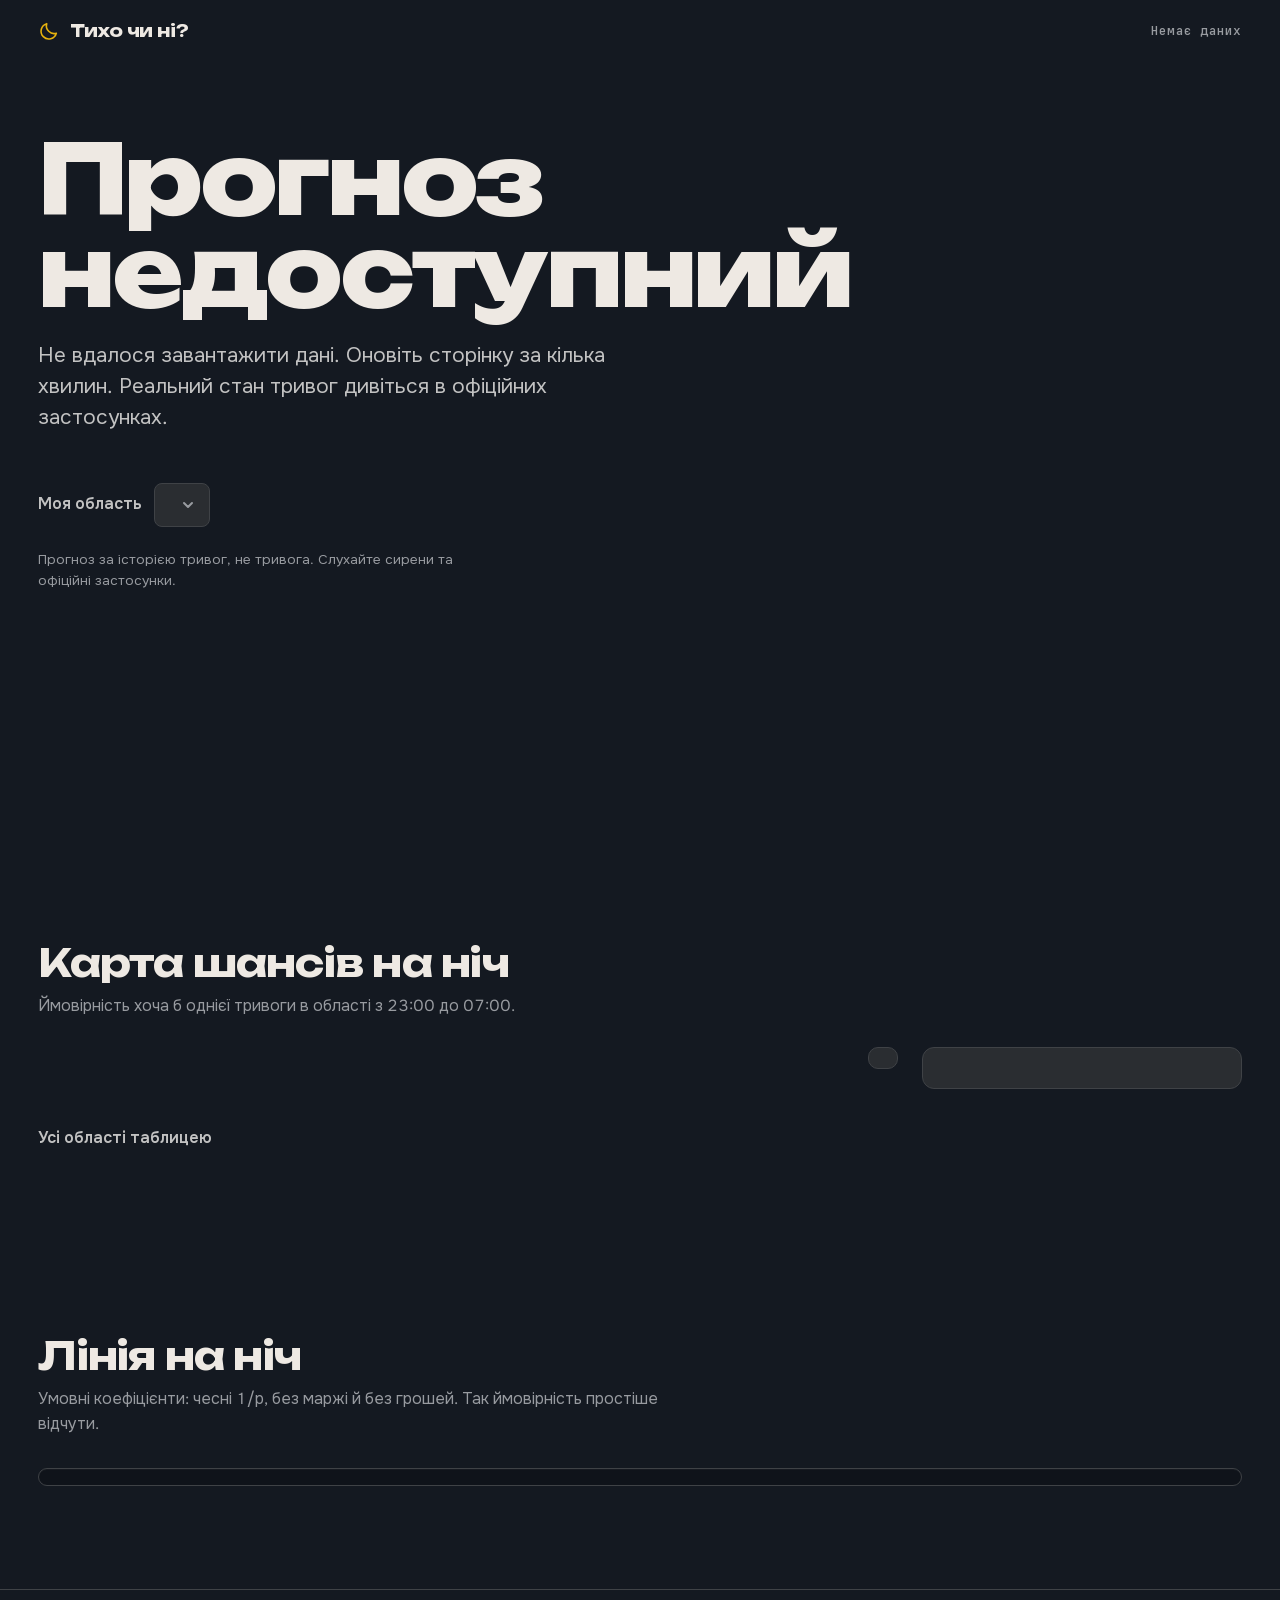
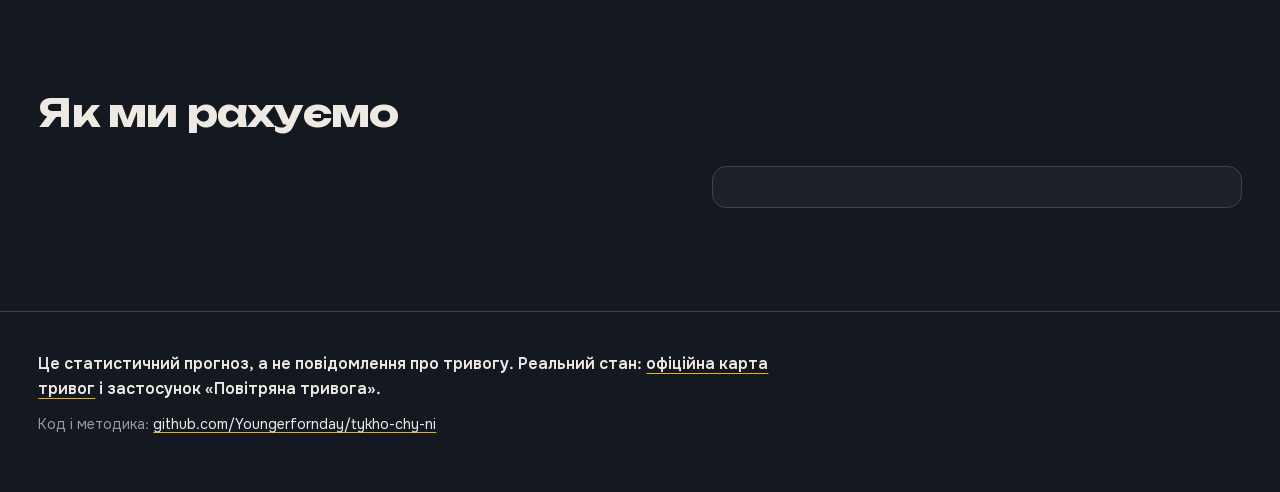
==== site/index.html @ ae58f5a6 "feat: overnight air-raid alert forecast with GitHub Pages site Analog-night probability model over o" ====
<!doctype html>
<html lang="uk">
<head>
  <meta charset="utf-8">
  <meta name="viewport" content="width=device-width, initial-scale=1, viewport-fit=cover">
  <title>Тихо чи ні?</title>
  <meta name="description" content="Статистичний прогноз: чи буде тривога цієї ночі в кожній області України. Не офіційна тривога.">
  <meta name="theme-color" content="#141921">
  <meta name="color-scheme" content="dark">
  <link rel="icon" href="data:image/svg+xml,%3Csvg xmlns='http://www.w3.org/2000/svg' viewBox='0 0 32 32'%3E%3Crect width='32' height='32' rx='7' fill='%23141921'/%3E%3Cpath d='M20.5 7.5a9 9 0 1 0 4 15.2A10 10 0 0 1 20.5 7.5z' fill='%23E6B20E'/%3E%3C/svg%3E">
  <link rel="stylesheet" href="css/fonts.css">
  <link rel="stylesheet" href="css/tokens.css">
  <link rel="stylesheet" href="css/art.css">
  <link rel="stylesheet" href="css/hero.css">
  <link rel="stylesheet" href="css/map.css">
  <link rel="stylesheet" href="css/board.css">
  <link rel="stylesheet" href="css/method.css">
  <script type="module" src="js/main.js"></script>
</head>
<body>
<!--
THESIS: The night's answer in the alert map's own dark language: a forecast you read like the map you already watch, never a dashboard of stat tiles, and never mistaken for the real map.
OWN-WORLD: #141921 night ground, #2A2D31 panels with 1px #3f4246 rules, oblasts in #3B4351 turning brown, yellow, red and dark red by chance; square legend chips; Unbounded verdicts, Onest text, mono split-flap odds.
STORY: The visitor gets a verdict for the country, finds their oblast on the map, feels the odds on the board, then checks how honest the numbers are.
FIRST VIEWPORT: Full-bleed night over Kyiv (moon, searchlights, cat). Top-left wordmark and snapshot time. Left column: giant verdict, one sentence of numbers, 24-square region strip, region picker. The map's top edge peeks below.
FORM: brief-pinned world (alert map), no roll; signature interaction: split-flap odds roll; region selection syncs hero, map panel and table.
FINISH: unreviewed and undocumented is unfinished; this build ends with the finish review, the verdict, and DESIGN.md
-->
  <a class="skip" href="#map">До карти</a>
  <div id="stale" class="stale" role="status" hidden></div>

  <header class="hero" id="top">
    <div class="hero__art" id="art"></div>
    <div class="hero__bar wrap">
      <a class="wordmark" href="#top"><span class="wordmark__moon" id="wordmark-icon"></span>Тихо чи ні?</a>
      <p class="hero__stamp" id="stamp">Завантаження прогнозу…</p>
    </div>
    <div class="hero__body wrap">
      <p class="hero__night" id="night"></p>
      <h1 class="verdict" id="verdict" aria-live="polite">&nbsp;</h1>
      <p class="hero__lede" id="lede"></p>
      <div class="strip" id="strip" aria-label="Шанс тривоги по областях"></div>
      <div class="picker">
        <label class="picker__label" for="region-select">Моя область</label>
        <select id="region-select" class="picker__select"></select>
        <button type="button" class="picker__reset" id="region-reset" hidden>Вся Україна</button>
      </div>
      <p class="hero__disclaimer">Прогноз за історією тривог, не тривога. Слухайте сирени та офіційні застосунки.</p>
    </div>
  </header>

  <main>
    <section class="mapsec" id="map" aria-labelledby="map-title">
      <div class="wrap mapsec__head">
        <h2 id="map-title">Карта шансів на ніч</h2>
        <p class="section-sub" id="map-sub">Ймовірність хоча б однієї тривоги в області з 23:00 до 07:00.</p>
      </div>
      <div class="mapframe wrap">
        <div class="mapframe__canvas" id="map-canvas">
          <div class="mapframe__pill" id="map-pill"></div>
          <div class="tooltip" id="map-tooltip" role="tooltip" hidden></div>
        </div>
        <div class="mapframe__legend" id="map-legend"></div>
        <aside class="mapframe__panel" id="region-panel" aria-live="polite"></aside>
      </div>
      <details class="wrap regions-table">
        <summary>Усі області таблицею</summary>
        <div class="table-scroll" id="region-table"></div>
      </details>
    </section>

    <section class="board wrap" id="board" aria-labelledby="board-title">
      <h2 id="board-title">Лінія на ніч</h2>
      <p class="section-sub">Умовні коефіцієнти: чесні 1/p, без маржі й без грошей. Так ймовірність простіше відчути.</p>
      <div class="board__table" id="board-rows"></div>
    </section>

    <section class="method wrap" id="method" aria-labelledby="method-title">
      <h2 id="method-title">Як ми рахуємо</h2>
      <div class="method__grid">
        <div class="method__text" id="method-text"></div>
        <figure class="calib" id="calibration"></figure>
      </div>
      <div class="method__notes" id="method-notes"></div>
    </section>
  </main>

  <footer class="foot wrap">
    <p class="foot__warn">Це статистичний прогноз, а не повідомлення про тривогу. Реальний стан: <a href="https://map.ukrainealarm.com/" rel="noopener">офіційна карта тривог</a> і застосунок «Повітряна тривога».</p>
    <p class="foot__meta" id="foot-meta">Код і методика: <a href="https://github.com/Youngerfornday/tykho-chy-ni" rel="noopener">github.com/Youngerfornday/tykho-chy-ni</a></p>
  </footer>
</body>
</html>
---- site/css/fonts.css ----
@font-face {
  font-family: 'JetBrains Mono';
  font-style: normal;
  font-weight: 500 700;
  font-display: swap;
  src: url(../fonts/jetbrains-mono-500-cyrillic.woff2) format('woff2');
  unicode-range: U+0301, U+0400-045F, U+0490-0491, U+04B0-04B1, U+2116;
}
@font-face {
  font-family: 'JetBrains Mono';
  font-style: normal;
  font-weight: 500 700;
  font-display: swap;
  src: url(../fonts/jetbrains-mono-500-latin.woff2) format('woff2');
  unicode-range: U+0000-00FF, U+0131, U+0152-0153, U+02BB-02BC, U+02C6, U+02DA, U+02DC, U+0304, U+0308, U+0329, U+2000-206F, U+20AC, U+2122, U+2191, U+2193, U+2212, U+2215, U+FEFF, U+FFFD;
}
@font-face {
  font-family: 'Onest';
  font-style: normal;
  font-weight: 400 700;
  font-display: swap;
  src: url(../fonts/onest-400-700-cyrillic.woff2) format('woff2');
  unicode-range: U+0301, U+0400-045F, U+0490-0491, U+04B0-04B1, U+2116;
}
@font-face {
  font-family: 'Onest';
  font-style: normal;
  font-weight: 400 700;
  font-display: swap;
  src: url(../fonts/onest-400-700-latin.woff2) format('woff2');
  unicode-range: U+0000-00FF, U+0131, U+0152-0153, U+02BB-02BC, U+02C6, U+02DA, U+02DC, U+0304, U+0308, U+0329, U+2000-206F, U+20AC, U+2122, U+2191, U+2193, U+2212, U+2215, U+FEFF, U+FFFD;
}
@font-face {
  font-family: 'Unbounded';
  font-style: normal;
  font-weight: 500 800;
  font-display: swap;
  src: url(../fonts/unbounded-500-800-cyrillic.woff2) format('woff2');
  unicode-range: U+0301, U+0400-045F, U+0490-0491, U+04B0-04B1, U+2116;
}
@font-face {
  font-family: 'Unbounded';
  font-style: normal;
  font-weight: 500 800;
  font-display: swap;
  src: url(../fonts/unbounded-500-800-latin.woff2) format('woff2');
  unicode-range: U+0000-00FF, U+0131, U+0152-0153, U+02BB-02BC, U+02C6, U+02DA, U+02DC, U+0304, U+0308, U+0329, U+2000-206F, U+20AC, U+2122, U+2191, U+2193, U+2212, U+2215, U+FEFF, U+FFFD;
}
---- site/css/tokens.css ----
:root {
  color-scheme: dark;
  --bg: #141921;
  --bg-deep: #0f131a;
  --panel: #2A2D31;
  --panel-soft: #1c2129;
  --line: #3f4246;
  --ink: #EEE9E3;
  --ink-2: #c2c2c2;
  --muted: #989ba0;
  --region: #3B4351;
  --region-line: #141921;

  --bin-0: #3B4351;
  --bin-1: #8A6A45;
  --bin-2: #E6B20E;
  --bin-3: #D45B50;
  --bin-4: #91322b;
  --perm: #7e2b25;
  --perm-hatch: #a53931;
  --yellow: #E6B20E;
  --yellow-soft: #E5CD40;
  --red: #D45B50;

  --font-display: "Unbounded", "Arial Black", sans-serif;
  --font-ui: "Onest", "Segoe UI", system-ui, sans-serif;
  --font-data: "JetBrains Mono", ui-monospace, "SF Mono", Menlo, monospace;

  --gutter: max(16px, env(safe-area-inset-left), 3vw);
  --radius: 8px;
  --ease-out: cubic-bezier(0.16, 1, 0.3, 1);
}

*, *::before, *::after { box-sizing: border-box; }

[hidden] { display: none !important; }

html { background: var(--bg); scroll-behavior: smooth; }

body {
  margin: 0;
  background: var(--bg);
  color: var(--ink);
  font: 400 1rem/1.55 var(--font-ui);
  font-variant-numeric: tabular-nums;
  -webkit-font-smoothing: antialiased;
  text-rendering: optimizeLegibility;
}

::selection { background: var(--yellow); color: var(--bg); }

:focus-visible { outline: 2px solid var(--yellow); outline-offset: 3px; border-radius: 4px; }

a { color: var(--ink); text-decoration-color: var(--yellow); text-underline-offset: 0.22em; text-decoration-thickness: 1px; }
a:hover { color: var(--yellow-soft); }

html { scrollbar-color: var(--line) var(--bg); }

h1, h2, h3 { margin: 0; text-wrap: balance; }

h2 {
  font: 700 clamp(1.5rem, 3.4vw, 2.4rem)/1.1 var(--font-display);
  letter-spacing: -0.02em;
}

.wrap { width: 100%; max-width: 1280px; margin-inline: auto; padding-inline: var(--gutter); }

.section-sub { margin: 0.6rem 0 0; color: var(--muted); max-width: 62ch; }

.skip {
  position: absolute; left: 12px; top: 12px; z-index: 50; transform: translateY(-200%);
  background: var(--yellow); color: var(--bg); padding: 8px 12px; border-radius: 6px; font-weight: 600;
}
.skip:focus { transform: none; }

.stale {
  position: sticky; top: 0; z-index: 40;
  padding: 10px var(--gutter);
  background: var(--yellow); color: var(--bg);
  font-weight: 600; text-align: center;
}

.icon { display: inline-flex; line-height: 0; }
.icon svg { display: block; }

.chip {
  display: inline-block; width: 14px; height: 14px; border-radius: 3px; flex: none;
}

@media (prefers-reduced-motion: reduce) {
  html { scroll-behavior: auto; }
  *, *::before, *::after { animation-duration: 0.001ms !important; animation-iteration-count: 1 !important; transition-duration: 0.001ms !important; }
}

.visually-hidden {
  position: absolute; width: 1px; height: 1px; margin: -1px; padding: 0; overflow: hidden;
  clip: rect(0 0 0 0); white-space: nowrap; border: 0;
}

.linklike {
  padding: 0; border: 0; background: none; color: var(--ink); font: inherit; cursor: pointer;
  text-decoration: underline; text-decoration-color: rgba(230, 178, 14, 0.5); text-underline-offset: 0.22em;
}
.linklike:hover { color: var(--yellow-soft); }
---- site/css/art.css ----
.night-scene {
  position: absolute;
  inset: 0;
  width: 100%;
  height: 100%;
  display: block;
  pointer-events: none;
}

.night-scene .ns-star {
  animation: ns-twinkle var(--ns-dur, 5s) ease-in-out var(--ns-delay, 0s) infinite;
}

.night-scene .ns-flicker {
  animation: ns-flicker var(--ns-dur, 14s) linear var(--ns-delay, 0s) infinite;
}

.night-scene .ns-beams {
  transition: opacity 1.2s ease;
}

.night-scene .ns-beam {
  transform-box: fill-box;
  transform-origin: 50% 100%;
  transform: rotate(var(--ns-from, 0deg));
  animation: ns-sweep var(--ns-dur, 16s) ease-in-out var(--ns-delay, 0s) infinite alternate;
}

.night-scene .ns-tail {
  transform-box: fill-box;
  transform-origin: 0% 100%;
  animation: ns-tail 3.8s ease-in-out infinite alternate;
}

.night-scene .ns-eyes {
  transition: opacity 0.7s ease;
}

.night-scene .ns-eyes-open ellipse {
  transform-box: fill-box;
  transform-origin: 50% 50%;
  animation: ns-blink 6s ease-in-out infinite, ns-eye-glow 3.2s ease-in-out infinite alternate;
}

.night-scene rect[fill^="url"] {
  transition: opacity 1.2s ease;
}

@keyframes ns-twinkle {
  0%, 100% { opacity: 1; }
  50% { opacity: 0.3; }
}

@keyframes ns-flicker {
  0%, 62% { opacity: 1; }
  63% { opacity: 0.15; }
  65% { opacity: 1; }
  82% { opacity: 1; }
  83%, 96% { opacity: 0; }
  97%, 100% { opacity: 1; }
}

@keyframes ns-sweep {
  from { transform: rotate(var(--ns-from, 0deg)); }
  to { transform: rotate(var(--ns-to, 0deg)); }
}

@keyframes ns-tail {
  from { transform: rotate(-7deg); }
  to { transform: rotate(9deg); }
}

@keyframes ns-blink {
  0%, 93%, 100% { transform: scaleY(1); }
  95% { transform: scaleY(0.1); }
}

@keyframes ns-eye-glow {
  from { opacity: 1; }
  to { opacity: 0.72; }
}

@media (prefers-reduced-motion: reduce) {
  .night-scene *,
  .night-scene *::before,
  .night-scene *::after {
    animation: none !important;
    transition: none !important;
  }
}
---- site/css/hero.css ----
.hero {
  position: relative;
  isolation: isolate;
  overflow: hidden;
  min-height: min(94svh, 860px);
  display: grid;
  grid-template-rows: auto 1fr;
  background: var(--bg);
}

.hero__art { position: absolute; inset: 0; z-index: -2; }

/* Legibility wash only where the text column sits. */
.hero::before {
  content: "";
  position: absolute; inset: 0; z-index: -1;
  background: linear-gradient(90deg, rgba(20, 25, 33, 0.92) 0%, rgba(20, 25, 33, 0.7) 38%, rgba(20, 25, 33, 0) 68%);
  pointer-events: none;
}

.hero__bar {
  display: flex; align-items: center; justify-content: space-between; gap: 16px; flex-wrap: wrap;
  padding-block: 20px;
}

.wordmark {
  display: inline-flex; align-items: center; gap: 10px;
  font: 700 1.05rem/1 var(--font-display); letter-spacing: -0.01em;
  color: var(--ink); text-decoration: none;
}
.wordmark__moon { color: var(--yellow); display: inline-flex; }

.hero__stamp {
  margin: 0; font: 500 0.8rem/1.3 var(--font-data); color: var(--muted); letter-spacing: 0.02em;
}
.hero__stamp strong { color: var(--ink-2); font-weight: 700; }

.hero__body { align-self: center; padding-bottom: clamp(140px, 22vh, 230px); }

.hero__night {
  margin: 0 0 0.9rem; color: var(--yellow-soft);
  font: 600 clamp(0.95rem, 1.4vw, 1.1rem)/1.3 var(--font-ui);
}

.verdict {
  font: 800 clamp(2.9rem, 9vw, 6rem)/0.96 var(--font-display);
  letter-spacing: -0.035em;
  max-width: 11ch;
}
.verdict__chip {
  display: inline-block; width: 0.34em; height: 0.34em; margin-left: 0.14em;
  border-radius: 0.07em; vertical-align: 0.08em;
  background: var(--tone, var(--bin-0));
  transition: background-color 600ms var(--ease-out);
}
.verdict__region { display: block; font-size: 0.36em; letter-spacing: -0.01em; color: var(--ink-2); margin-bottom: 0.25em; }

.hero__lede {
  margin: 1.4rem 0 0; max-width: 46ch;
  font-size: clamp(1.05rem, 1.7vw, 1.3rem); line-height: 1.5; color: var(--ink-2);
}
.hero__lede b { color: var(--ink); font-weight: 700; }

.strip {
  margin-top: 1.6rem; max-width: 580px;
  display: grid; grid-template-columns: repeat(24, minmax(0, 1fr)); gap: 4px;
}
.strip__cell {
  position: relative; aspect-ratio: 1; padding: 0; border: 0; border-radius: 3px; cursor: pointer;
  background: var(--cell); box-shadow: inset 0 0 0 1px rgba(255, 255, 255, 0.04);
  transition: transform 220ms var(--ease-out), box-shadow 220ms var(--ease-out);
}
.strip__cell:hover { transform: translateY(-2px); }
.strip__cell[aria-pressed="true"] { box-shadow: 0 0 0 2px var(--bg), 0 0 0 4px var(--ink); }
.strip__cell--now::after {
  content: ""; position: absolute; left: 50%; top: 50%; width: 30%; height: 30%;
  transform: translate(-50%, -50%); border-radius: 50%; background: var(--ink); opacity: 0.9;
}
.strip__caption { grid-column: 1 / -1; margin: 6px 0 0; font-size: 0.8rem; color: var(--muted); display: flex; justify-content: space-between; gap: 12px; }

.picker { margin-top: 1.5rem; display: flex; align-items: center; flex-wrap: wrap; gap: 10px 12px; }
.picker__label { font-weight: 600; color: var(--ink-2); }
.picker__select, .picker__reset {
  font: 600 1rem/1.2 var(--font-ui); color: var(--ink);
  background-color: var(--panel); border: 1px solid var(--line); border-radius: var(--radius);
  min-height: 44px; padding: 10px 14px;
}
.picker__select {
  appearance: none; padding-right: 40px; max-width: 100%;
  background-image: url("data:image/svg+xml,%3Csvg xmlns='http://www.w3.org/2000/svg' width='14' height='14' fill='none' stroke='%23989ba0' stroke-width='2' stroke-linecap='round' stroke-linejoin='round'%3E%3Cpath d='M3 5l4 4 4-4'/%3E%3C/svg%3E");
  background-repeat: no-repeat; background-position: right 14px center;
}
.picker__reset { background: transparent; cursor: pointer; }
.picker__select:hover, .picker__reset:hover { border-color: var(--muted); }

.hero__disclaimer { margin: 1.4rem 0 0; font-size: 0.85rem; color: var(--muted); max-width: 52ch; }

@media (max-width: 720px) {
  .hero { min-height: auto; }
  .hero::before { background: linear-gradient(180deg, rgba(20, 25, 33, 0.35) 0%, rgba(20, 25, 33, 0.82) 30%, rgba(20, 25, 33, 0.82) 62%, rgba(20, 25, 33, 0.1) 100%); }
  .hero__body { padding-bottom: 200px; }
  .strip { grid-template-columns: repeat(12, minmax(0, 1fr)); gap: 5px; }
  .hero__stamp { width: 100%; }
}
---- site/css/map.css ----
.mapsec { padding-block: clamp(48px, 8vw, 96px) clamp(40px, 6vw, 72px); }
.mapsec__head { margin-bottom: 28px; }

.mapframe {
  position: relative;
  display: grid;
  grid-template-columns: minmax(0, 1fr) 320px;
  gap: 24px;
  align-items: start;
}

.mapframe__canvas { position: relative; grid-column: 1; grid-row: 1; }

.map { display: block; width: 100%; height: auto; overflow: visible; }

.map__region {
  fill: var(--region);
  stroke: var(--region-line);
  stroke-width: 1.3;
  stroke-linejoin: round;
  cursor: pointer;
  transition: fill 700ms var(--ease-out), filter 200ms ease;
}
.map__region:hover, .map__region:focus-visible { filter: brightness(1.14); outline: none; }
.map__region--perm { fill: url(#perm-hatch); cursor: default; }

.map__pulse {
  fill: none; stroke: var(--ink); stroke-width: 2.2; stroke-linejoin: round; pointer-events: none;
  animation: map-pulse 2.6s ease-in-out infinite;
}
@keyframes map-pulse { 0%, 100% { stroke-opacity: 0.85; } 50% { stroke-opacity: 0.25; } }

.map__selected { fill: none; stroke: var(--yellow-soft); stroke-width: 3.4; stroke-linejoin: round; pointer-events: none; }

.map__labels text { text-anchor: middle; pointer-events: none; fill: var(--ink); }
.map__name { font: 600 13px var(--font-ui); letter-spacing: 0.01em; }
.map__value { font: 700 12.5px var(--font-data); fill-opacity: 0.86; }
.map__label--dark { fill: #141921 !important; }
.map__label--city { text-anchor: end !important; paint-order: stroke; stroke: rgba(20, 25, 33, 0.85); stroke-width: 3.5px; stroke-linejoin: round; }
.map--compact .map__label--city.map__value { display: none; }

.map--compact .map__name { display: none; }
.map--compact .map__value { font-size: 25px; transform-box: fill-box; }

.map__watermark { pointer-events: none; }
.map__stamp { font: 800 26px var(--font-display); fill: var(--muted); letter-spacing: 0.04em; }
.map__stamp-sub { font: 600 20px var(--font-ui); fill: var(--muted); }
.map__stamp-time { font: 500 18px var(--font-ui); fill: var(--muted); fill-opacity: 0.85; }
.map--compact .map__stamp { font-size: 34px; transform: translateY(-14px); }
.map--compact .map__stamp-sub { font-size: 25px; }
.map--compact .map__stamp-time { font-size: 21px; transform: translateY(8px); }

.mapframe__pill {
  position: absolute; top: 0; right: 0;
  display: flex; align-items: center; gap: 12px; flex-wrap: wrap;
  padding: 10px 14px; border-radius: 10px;
  background: var(--panel); border: 1px solid var(--line);
  font-size: 0.92rem; color: var(--ink-2);
}
.pill__title { font-weight: 600; color: var(--ink); }
.pill__item { display: inline-flex; align-items: center; gap: 6px; font: 700 0.9rem var(--font-data); color: var(--ink); }
.pill__item + .pill__item { padding-left: 12px; border-left: 1px solid var(--line); }

.mapframe__legend { grid-column: 1; grid-row: 2; }
.mapframe__legend ul { list-style: none; margin: 0; padding: 0; display: grid; grid-template-columns: repeat(auto-fill, minmax(230px, 1fr)); gap: 8px 20px; font-size: 0.9rem; color: var(--ink-2); }
.mapframe__legend li { display: flex; align-items: center; gap: 10px; }
.chip--perm { background: repeating-linear-gradient(45deg, var(--perm) 0 3px, var(--perm-hatch) 3px 5px); }
.chip--pulse { background: transparent; box-shadow: inset 0 0 0 2px var(--ink); }

.mapframe__panel {
  grid-column: 2; grid-row: 1 / span 2;
  position: sticky; top: 16px;
  background: var(--panel); border: 1px solid var(--line); border-radius: 12px;
  padding: 20px;
}
.panel__hint p { margin: 10px 0 0; color: var(--ink-2); }
.panel__icon { color: var(--yellow); }
.panel__muted { color: var(--muted) !important; font-size: 0.9rem; }
.panel__head { display: flex; align-items: center; justify-content: space-between; gap: 8px; }
.panel__head h3 { font: 700 1.3rem/1.15 var(--font-display); letter-spacing: -0.015em; }
.panel__close {
  display: inline-grid; place-items: center; width: 44px; height: 44px; margin: -8px -10px -8px 0;
  background: transparent; border: 0; border-radius: 8px; color: var(--muted); cursor: pointer;
}
.panel__close:hover { color: var(--ink); background: rgba(255, 255, 255, 0.05); }
.panel__verdict { display: flex; align-items: center; gap: 8px; margin: 6px 0 0; font-weight: 600; color: var(--ink-2); }
.panel__verdict .chip { background: var(--tone); }
.panel__big { margin: 16px 0 10px; display: flex; align-items: baseline; gap: 10px; flex-wrap: wrap; }
.panel__big span { font: 700 2.6rem/1 var(--font-data); letter-spacing: -0.03em; }
.panel__big small { color: var(--muted); font-size: 0.9rem; }

.scale { position: relative; padding-top: 4px; }
.scale__bands { display: flex; gap: 2px; height: 10px; }
.scale__band { border-radius: 2px; }
.scale__interval { position: absolute; top: 0; height: 18px; border: 1.5px solid var(--ink); border-radius: 4px; opacity: 0.55; }
.scale__marker { position: absolute; top: -3px; width: 4px; height: 24px; margin-left: -2px; background: var(--ink); border-radius: 2px; box-shadow: 0 1px 4px rgba(0, 0, 0, 0.5); }
.scale__ticks { display: flex; justify-content: space-between; margin-top: 8px; font: 500 0.72rem var(--font-data); color: var(--muted); }

.facts { margin: 16px 0 0; display: grid; gap: 0; }
.facts__row { display: flex; justify-content: space-between; gap: 12px; padding: 9px 0; border-top: 1px solid var(--line); font-size: 0.92rem; }
.facts dt { color: var(--muted); }
.facts dd { margin: 0; font-family: var(--font-data); font-weight: 700; color: var(--ink); text-align: right; }

.tooltip {
  position: absolute; left: 0; top: 0; z-index: 20; pointer-events: none;
  display: grid; gap: 2px; width: max-content; max-width: 240px;
  padding: 10px 12px; border-radius: 8px;
  background: var(--panel); border: 1px solid var(--line);
  box-shadow: 0 10px 28px rgba(0, 0, 0, 0.45);
  font-size: 0.85rem; color: var(--ink-2);
}
.tooltip strong { color: var(--ink); font-weight: 700; }
.tooltip__big { font: 700 1.4rem/1.1 var(--font-data); color: var(--ink); }
.tooltip__muted { color: var(--muted); }

.regions-table { margin-top: 28px; }
.regions-table summary {
  cursor: pointer; display: inline-flex; align-items: center; min-height: 44px;
  font-weight: 600; color: var(--ink-2);
}
.regions-table summary:hover { color: var(--ink); }
.table-scroll { overflow-x: auto; margin-top: 12px; }
.table-scroll table { width: 100%; min-width: 560px; border-collapse: collapse; font-size: 0.92rem; }
.table-scroll th { text-align: left; font-weight: 600; color: var(--muted); padding: 10px 12px; border-bottom: 1px solid var(--line); }
.table-scroll td { padding: 9px 12px; border-bottom: 1px solid rgba(63, 66, 70, 0.55); }
.table-scroll td.num { font-family: var(--font-data); font-weight: 700; text-align: right; }
.table-scroll th.num { text-align: right; }
.table-scroll tr { cursor: pointer; }
.table-scroll tbody tr:hover { background: rgba(255, 255, 255, 0.03); }
.table-scroll .name { display: flex; align-items: center; gap: 10px; }

@media (max-width: 1100px) {
  .mapframe { grid-template-columns: minmax(0, 1fr); }
  .mapframe__panel { grid-column: 1; grid-row: 3; position: static; }
}

@media (max-width: 720px) {
  .mapframe__pill { position: static; margin-top: 12px; width: fit-content; max-width: 100%; }
  .mapframe { gap: 16px; }
  .mapframe__legend ul { grid-template-columns: 1fr; }
}
---- site/css/board.css ----
.board { padding-block: clamp(48px, 8vw, 104px); }

.board__table {
  margin-top: 32px;
  background: var(--bg-deep);
  border: 1px solid var(--line);
  border-radius: 14px;
  padding: 8px clamp(12px, 2.4vw, 28px);
  box-shadow: 0 24px 60px -30px rgba(0, 0, 0, 0.8), inset 0 1px 0 rgba(255, 255, 255, 0.03);
}

.board__row {
  display: grid;
  grid-template-columns: minmax(0, 1fr) auto;
  align-items: center;
  gap: 12px 24px;
  padding: 16px 0;
  border-top: 1px solid var(--line);
}
.board__row--head {
  border-top: 0; padding: 12px 0 10px;
  font: 600 0.78rem/1 var(--font-ui); color: var(--muted); letter-spacing: 0.04em;
}
.board__head-odds { text-align: right; }

.board__market { display: grid; gap: 4px; min-width: 0; }
.board__title { font: 600 clamp(1rem, 1.6vw, 1.15rem)/1.3 var(--font-ui); color: var(--ink); }
.board__note { font-size: 0.85rem; color: var(--muted); }

.board__odds { display: flex; gap: 10px; }

.flap {
  display: grid; justify-items: center; gap: 6px;
  min-width: 112px; padding: 8px 10px 10px;
  background: var(--panel); border: 1px solid var(--line); border-radius: 8px;
}
.flap__label { font: 700 0.68rem/1 var(--font-data); letter-spacing: 0.12em; color: var(--muted); }
.flap__digits { display: flex; gap: 3px; }
.flap__ch {
  position: relative; display: inline-grid; place-items: center;
  width: 1.28em; height: 1.7em;
  font: 700 clamp(1.1rem, 2vw, 1.4rem)/1 var(--font-data); color: var(--yellow-soft);
  background: linear-gradient(180deg, #1b2029 0 49%, #11151c 51% 100%);
  border-radius: 4px;
  box-shadow: inset 0 -1px 0 rgba(0, 0, 0, 0.6), 0 1px 2px rgba(0, 0, 0, 0.5);
}
.flap__ch::after {
  content: ""; position: absolute; left: 0; right: 0; top: 50%; height: 1px; background: rgba(0, 0, 0, 0.7);
}
.flap__ch--spin { color: var(--ink-2); }

@media (max-width: 720px) {
  .board__row { grid-template-columns: minmax(0, 1fr); }
  .board__head-odds { display: none; }
  .board__odds { justify-content: flex-start; }
  .flap { min-width: 0; flex: 1; }
}
---- site/css/method.css ----
.method { padding-block: clamp(48px, 8vw, 104px); border-top: 1px solid var(--line); }

.method__grid {
  margin-top: 32px;
  display: grid;
  grid-template-columns: minmax(0, 1.15fr) minmax(0, 1fr);
  gap: clamp(28px, 5vw, 72px);
  align-items: start;
}

.method__text { max-width: 62ch; }
.steps { margin: 0; padding: 0; list-style: none; counter-reset: step; display: grid; gap: 18px; }
.steps li { position: relative; padding-left: 44px; color: var(--ink-2); counter-increment: step; }
.steps li::before {
  content: counter(step);
  position: absolute; left: 0; top: 0.1em;
  display: grid; place-items: center; width: 28px; height: 28px; border-radius: 6px;
  background: var(--panel); border: 1px solid var(--line);
  font: 700 0.85rem/1 var(--font-data); color: var(--yellow-soft);
}
.steps strong { color: var(--ink); }

.method__sub { margin: 40px 0 14px; font: 700 1.05rem/1.3 var(--font-display); letter-spacing: -0.01em; }
.method__verdict { margin: 16px 0 0; color: var(--ink-2); }
.method__small { margin: 8px 0 0; font-size: 0.88rem; color: var(--muted); }

.brier { display: grid; gap: 10px; }
.brier__row { display: grid; grid-template-columns: 120px minmax(0, 1fr) 56px; align-items: center; gap: 12px; font-size: 0.92rem; }
.brier__label { color: var(--ink-2); }
.brier__track { height: 10px; background: var(--panel); border-radius: 3px; overflow: hidden; }
.brier__fill { display: block; height: 100%; border-radius: 3px; }
.brier__fill--model { background: var(--yellow); }
.brier__fill--base { background: var(--muted); }
.brier__value { font: 700 0.92rem var(--font-data); text-align: right; }

.calib { margin: 0; padding: 20px; background: var(--panel-soft); border: 1px solid var(--line); border-radius: 14px; }
.calib__title { font: 700 1.05rem/1.3 var(--font-display); letter-spacing: -0.01em; margin-bottom: 8px; }
.calib__svg { display: block; width: 100%; max-width: 420px; height: auto; margin-inline: auto; overflow: visible; }
.calib__grid { stroke: var(--line); stroke-width: 1; }
.calib__tick { font: 500 11px var(--font-data); fill: var(--muted); }
.calib__axis { font: 600 12px var(--font-ui); fill: var(--ink-2); }
.calib__ideal { stroke: var(--muted); stroke-width: 1.2; stroke-dasharray: 4 5; }
.calib__ideal-label { font: 500 11px var(--font-ui); fill: var(--muted); text-anchor: middle; }
.calib__line { fill: none; stroke: var(--yellow); stroke-width: 2; stroke-linejoin: round; opacity: 0.7; }
.calib__dot { fill: var(--yellow); stroke: var(--panel-soft); stroke-width: 2; transition: r 200ms var(--ease-out); }
.calib__hit { fill: transparent; }
.calib__point { cursor: default; outline: none; }
.calib__point:hover .calib__dot, .calib__point:focus-visible .calib__dot { stroke: var(--ink); }
.calib__tip { min-height: 3em; margin-top: 10px; font-size: 0.9rem; color: var(--ink-2); }
.calib__note { margin: 6px 0 0; font-size: 0.85rem; color: var(--muted); }

.method__notes { max-width: 78ch; }
.notes { margin: 0; padding-left: 1.1rem; display: grid; gap: 10px; color: var(--ink-2); }
.notes b { color: var(--ink); font-weight: 600; }
.notes li::marker { color: var(--muted); }

.foot { padding-block: 40px 56px; border-top: 1px solid var(--line); }
.foot__warn { margin: 0; max-width: 70ch; font-weight: 600; color: var(--ink); }
.foot__meta { margin: 12px 0 0; color: var(--muted); font-size: 0.9rem; }

@media (max-width: 860px) {
  .method__grid { grid-template-columns: minmax(0, 1fr); }
  .brier__row { grid-template-columns: 96px minmax(0, 1fr) 50px; }
}
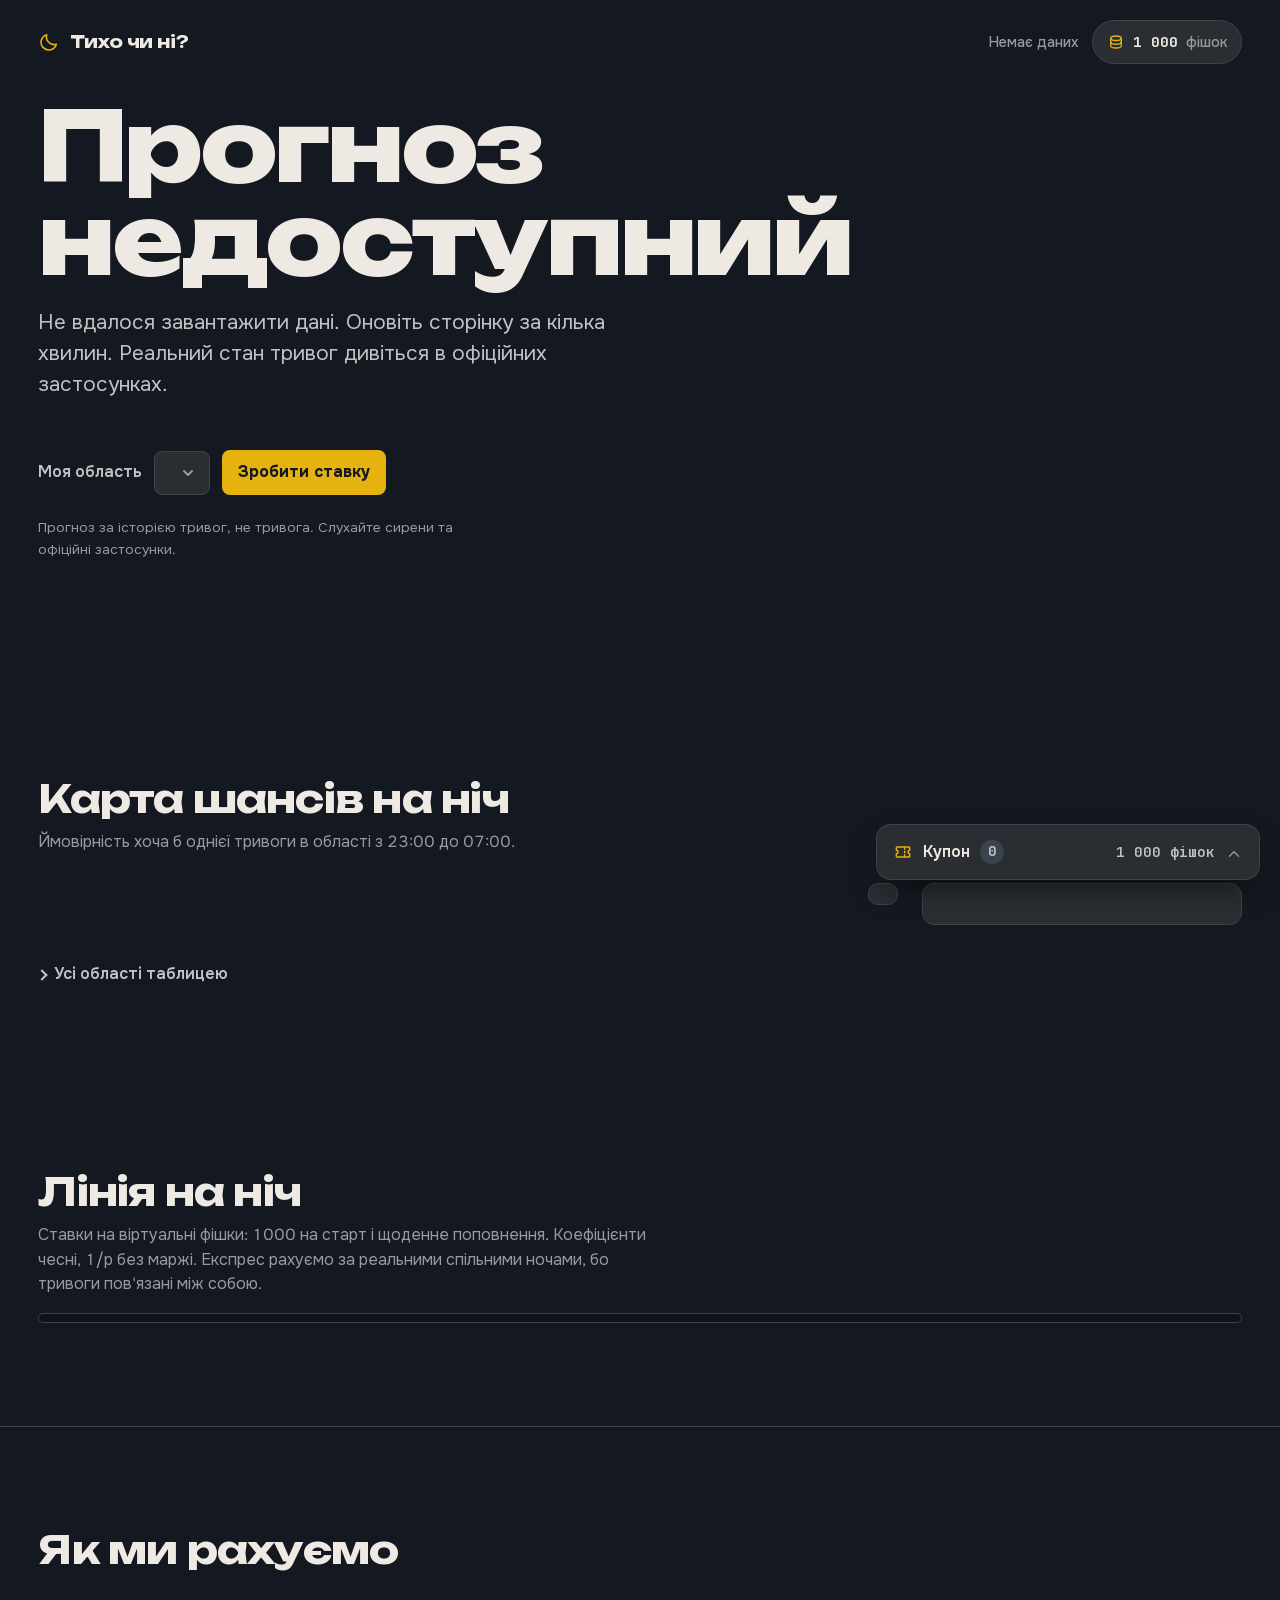
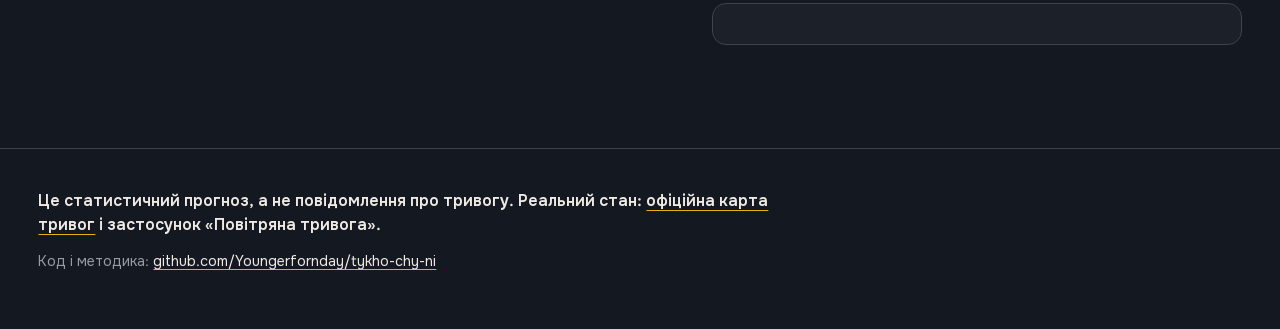
==== commit 77d02b96: "feat: play-money betting with singles, accumulators and live settlement - line block with the analog" ====
--- a/site/index.html
+++ b/site/index.html
@@ -15,6 +15,7 @@
   <link rel="stylesheet" href="css/map.css">
   <link rel="stylesheet" href="css/board.css">
   <link rel="stylesheet" href="css/method.css">
+  <link rel="stylesheet" href="css/bet.css">
   <script type="module" src="js/main.js"></script>
 </head>
 <body>
@@ -33,17 +34,20 @@
     <div class="hero__art" id="art"></div>
     <div class="hero__bar wrap">
       <a class="wordmark" href="#top"><span class="wordmark__moon" id="wordmark-icon"></span>Тихо чи ні?</a>
-      <p class="hero__stamp" id="stamp">Завантаження прогнозу…</p>
+      <div class="hero__tools">
+        <p class="hero__stamp" id="stamp">Завантаження прогнозу…</p>
+        <button type="button" class="wallet" id="wallet-chip" aria-label="Мої ставки і баланс"></button>
+      </div>
     </div>
     <div class="hero__body wrap">
-      <p class="hero__night" id="night"></p>
       <h1 class="verdict" id="verdict" aria-live="polite">&nbsp;</h1>
       <p class="hero__lede" id="lede"></p>
-      <div class="strip" id="strip" aria-label="Шанс тривоги по областях"></div>
+      <div class="strip" id="strip" role="group" aria-label="Шанс тривоги по областях"></div>
       <div class="picker">
         <label class="picker__label" for="region-select">Моя область</label>
         <select id="region-select" class="picker__select"></select>
         <button type="button" class="picker__reset" id="region-reset" hidden>Вся Україна</button>
+        <a class="picker__cta" href="#board">Зробити ставку</a>
       </div>
       <p class="hero__disclaimer">Прогноз за історією тривог, не тривога. Слухайте сирени та офіційні застосунки.</p>
     </div>
@@ -71,7 +75,7 @@
 
     <section class="board wrap" id="board" aria-labelledby="board-title">
       <h2 id="board-title">Лінія на ніч</h2>
-      <p class="section-sub">Умовні коефіцієнти: чесні 1/p, без маржі й без грошей. Так ймовірність простіше відчути.</p>
+      <p class="section-sub">Ставки на віртуальні фішки: 1000 на старт і щоденне поповнення. Коефіцієнти чесні, 1/p без маржі. Експрес рахуємо за реальними спільними ночами, бо тривоги пов'язані між собою.</p>
       <div class="board__table" id="board-rows"></div>
     </section>
 
@@ -89,5 +93,7 @@
     <p class="foot__warn">Це статистичний прогноз, а не повідомлення про тривогу. Реальний стан: <a href="https://map.ukrainealarm.com/" rel="noopener">офіційна карта тривог</a> і застосунок «Повітряна тривога».</p>
     <p class="foot__meta" id="foot-meta">Код і методика: <a href="https://github.com/Youngerfornday/tykho-chy-ni" rel="noopener">github.com/Youngerfornday/tykho-chy-ni</a></p>
   </footer>
+  <div class="toasts" id="toasts" aria-live="polite"></div>
+  <div class="slip" id="slip" data-open="false" data-empty="true"></div>
 </body>
 </html>
--- a/site/css/hero.css
+++ b/site/css/hero.css
@@ -2,7 +2,7 @@
   position: relative;
   isolation: isolate;
   overflow: hidden;
-  min-height: min(94svh, 860px);
+  min-height: min(82svh, 740px);
   display: grid;
   grid-template-rows: auto 1fr;
   background: var(--bg);
@@ -30,17 +30,19 @@
 }
 .wordmark__moon { color: var(--yellow); display: inline-flex; }
 
-.hero__stamp {
-  margin: 0; font: 500 0.8rem/1.3 var(--font-data); color: var(--muted); letter-spacing: 0.02em;
-}
+.hero__tools { display: flex; align-items: center; gap: 14px; flex-wrap: wrap; justify-content: flex-end; }
+.hero__stamp { margin: 0; font: 500 0.88rem/1.35 var(--font-ui); color: var(--muted); }
 .hero__stamp strong { color: var(--ink-2); font-weight: 700; }
 
-.hero__body { align-self: center; padding-bottom: clamp(140px, 22vh, 230px); }
+.hero__body { align-self: center; padding-bottom: clamp(120px, 18vh, 200px); }
 
-.hero__night {
-  margin: 0 0 0.9rem; color: var(--yellow-soft);
-  font: 600 clamp(0.95rem, 1.4vw, 1.1rem)/1.3 var(--font-ui);
+/* Skyline dissolves into the page instead of ending on a seam. */
+.hero::after {
+  content: ""; position: absolute; left: 0; right: 0; bottom: 0; height: 90px; z-index: -1;
+  background: linear-gradient(180deg, rgba(20, 25, 33, 0), var(--bg));
+  pointer-events: none;
 }
+
 
 .verdict {
   font: 800 clamp(2.9rem, 9vw, 6rem)/0.96 var(--font-display);
@@ -91,14 +93,21 @@
   background-repeat: no-repeat; background-position: right 14px center;
 }
 .picker__reset { background: transparent; cursor: pointer; }
+.picker__cta {
+  display: inline-flex; align-items: center; min-height: 44px; padding: 10px 16px; border-radius: var(--radius);
+  background: var(--yellow); color: #141921; font-weight: 700; text-decoration: none;
+}
+.picker__cta:hover { background: var(--yellow-soft); color: #141921; }
 .picker__select:hover, .picker__reset:hover { border-color: var(--muted); }
 
 .hero__disclaimer { margin: 1.4rem 0 0; font-size: 0.85rem; color: var(--muted); max-width: 52ch; }
 
 @media (max-width: 720px) {
   .hero { min-height: auto; }
-  .hero::before { background: linear-gradient(180deg, rgba(20, 25, 33, 0.35) 0%, rgba(20, 25, 33, 0.82) 30%, rgba(20, 25, 33, 0.82) 62%, rgba(20, 25, 33, 0.1) 100%); }
-  .hero__body { padding-bottom: 200px; }
+  .hero::before { background: linear-gradient(180deg, rgba(20, 25, 33, 0.3) 0%, rgba(20, 25, 33, 0.78) 22%, rgba(20, 25, 33, 0.78) 58%, rgba(20, 25, 33, 0) 76%); }
+  .hero__body { padding-bottom: 230px; }
+  .hero__tools { justify-content: space-between; width: 100%; }
+  .strip__caption { flex-direction: column; gap: 2px; }
   .strip { grid-template-columns: repeat(12, minmax(0, 1fr)); gap: 5px; }
-  .hero__stamp { width: 100%; }
+
 }
--- a/site/css/map.css
+++ b/site/css/map.css
@@ -1,4 +1,4 @@
-.mapsec { padding-block: clamp(48px, 8vw, 96px) clamp(40px, 6vw, 72px); }
+.mapsec { padding-block: 40px clamp(40px, 6vw, 72px); }
 .mapsec__head { margin-bottom: 28px; }
 
 .mapframe {
@@ -22,6 +22,7 @@
   transition: fill 700ms var(--ease-out), filter 200ms ease;
 }
 .map__region:hover, .map__region:focus-visible { filter: brightness(1.14); outline: none; }
+.map__focus { fill: none; stroke: var(--ink); stroke-width: 2.6; stroke-dasharray: 6 4; pointer-events: none; }
 .map__region--perm { fill: url(#perm-hatch); cursor: default; }
 
 .map__pulse {
@@ -34,21 +35,24 @@
 
 .map__labels text { text-anchor: middle; pointer-events: none; fill: var(--ink); }
 .map__name { font: 600 13px var(--font-ui); letter-spacing: 0.01em; }
-.map__value { font: 700 12.5px var(--font-data); fill-opacity: 0.86; }
+.map__value { font: 700 12.5px var(--font-data); }
 .map__label--dark { fill: #141921 !important; }
 .map__label--city { text-anchor: end !important; paint-order: stroke; stroke: rgba(20, 25, 33, 0.85); stroke-width: 3.5px; stroke-linejoin: round; }
 .map--compact .map__label--city.map__value { display: none; }
 
 .map--compact .map__name { display: none; }
-.map--compact .map__value { font-size: 25px; transform-box: fill-box; }
+.map--compact .map__value { font-size: 34px; }
 
 .map__watermark { pointer-events: none; }
 .map__stamp { font: 800 26px var(--font-display); fill: var(--muted); letter-spacing: 0.04em; }
 .map__stamp-sub { font: 600 20px var(--font-ui); fill: var(--muted); }
 .map__stamp-time { font: 500 18px var(--font-ui); fill: var(--muted); fill-opacity: 0.85; }
-.map--compact .map__stamp { font-size: 34px; transform: translateY(-14px); }
-.map--compact .map__stamp-sub { font-size: 25px; }
-.map--compact .map__stamp-time { font-size: 21px; transform: translateY(8px); }
+.map--compact .map__stamp, .map--compact .map__stamp-sub, .map--compact .map__stamp-time { fill: var(--ink-2); }
+.map__stamp-time--short { display: none; }
+.map--compact .map__stamp { font-size: 44px; transform: translateY(-40px); }
+.map--compact .map__stamp-sub { font-size: 30px; transform: translateY(-6px); }
+.map--compact .map__stamp-time { display: none; }
+.map--compact .map__stamp-time--short { display: inline; font-size: 28px; transform: translateY(30px); }
 
 .mapframe__pill {
   position: absolute; top: 0; right: 0;
@@ -112,12 +116,19 @@
 .tooltip strong { color: var(--ink); font-weight: 700; }
 .tooltip__big { font: 700 1.4rem/1.1 var(--font-data); color: var(--ink); }
 .tooltip__muted { color: var(--muted); }
+.tooltip__range { white-space: nowrap; }
 
 .regions-table { margin-top: 28px; }
 .regions-table summary {
-  cursor: pointer; display: inline-flex; align-items: center; min-height: 44px;
-  font-weight: 600; color: var(--ink-2);
+  cursor: pointer; display: inline-flex; align-items: center; gap: 8px; min-height: 44px;
+  font-weight: 600; color: var(--ink-2); list-style: none;
 }
+.regions-table summary::-webkit-details-marker { display: none; }
+.regions-table summary::before {
+  content: ""; width: 8px; height: 8px; border-right: 2px solid currentColor; border-bottom: 2px solid currentColor;
+  transform: rotate(-45deg); transition: transform 200ms var(--ease-out);
+}
+.regions-table[open] summary::before { transform: rotate(45deg); }
 .regions-table summary:hover { color: var(--ink); }
 .table-scroll { overflow-x: auto; margin-top: 12px; }
 .table-scroll table { width: 100%; min-width: 560px; border-collapse: collapse; font-size: 0.92rem; }
@@ -128,10 +139,13 @@
 .table-scroll tr { cursor: pointer; }
 .table-scroll tbody tr:hover { background: rgba(255, 255, 255, 0.03); }
 .table-scroll .name { display: flex; align-items: center; gap: 10px; }
+.table-scroll .bets-cell { display: flex; gap: 6px; cursor: default; }
+.table-scroll table { min-width: 720px; }
 
 @media (max-width: 1100px) {
   .mapframe { grid-template-columns: minmax(0, 1fr); }
-  .mapframe__panel { grid-column: 1; grid-row: 3; position: static; }
+  .mapframe__panel { grid-column: 1; grid-row: 2; position: static; }
+  .mapframe__legend { grid-row: 3; }
 }
 
 @media (max-width: 720px) {
--- a/site/css/board.css
+++ b/site/css/board.css
@@ -1,57 +1,70 @@
 .board { padding-block: clamp(48px, 8vw, 104px); }
 
+.board__tabs { margin-top: 28px; display: flex; gap: 6px; flex-wrap: wrap; }
+.board__tab {
+  min-height: 44px; padding: 10px 16px; border-radius: 999px; cursor: pointer;
+  font: 600 0.95rem/1 var(--font-ui); color: var(--ink-2);
+  background: transparent; border: 1px solid var(--line);
+}
+.board__tab:hover { color: var(--ink); border-color: var(--muted); }
+.board__tab[aria-selected="true"] { background: var(--ink); color: var(--bg); border-color: var(--ink); }
+
+.board__status { display: flex; align-items: center; gap: 8px; margin: 16px 0 0; font-size: 0.9rem; color: var(--muted); }
+.board__status--closed { color: var(--yellow-soft); }
+
 .board__table {
-  margin-top: 32px;
+  margin-top: 16px;
   background: var(--bg-deep);
   border: 1px solid var(--line);
   border-radius: 14px;
-  padding: 8px clamp(12px, 2.4vw, 28px);
-  box-shadow: 0 24px 60px -30px rgba(0, 0, 0, 0.8), inset 0 1px 0 rgba(255, 255, 255, 0.03);
+  padding: 4px clamp(12px, 2.4vw, 28px);
 }
+.board__table--dense { display: grid; grid-template-columns: repeat(auto-fit, minmax(min(100%, 520px), 1fr)); column-gap: 40px; }
+.board__table--dense .board__row--head { grid-column: 1 / -1; }
 
 .board__row {
   display: grid;
   grid-template-columns: minmax(0, 1fr) auto;
   align-items: center;
-  gap: 12px 24px;
-  padding: 16px 0;
+  gap: 10px 20px;
+  padding: 14px 0;
   border-top: 1px solid var(--line);
 }
 .board__row--head {
-  border-top: 0; padding: 12px 0 10px;
+  border-top: 0; padding: 12px 0 8px;
   font: 600 0.78rem/1 var(--font-ui); color: var(--muted); letter-spacing: 0.04em;
 }
-.board__head-odds { text-align: right; }
+.board__head-odds { text-align: right; padding-right: 8px; }
+.board__table--dense .board__row:nth-child(2) { border-top: 0; }
 
-.board__market { display: grid; gap: 4px; min-width: 0; }
-.board__title { font: 600 clamp(1rem, 1.6vw, 1.15rem)/1.3 var(--font-ui); color: var(--ink); }
-.board__note { font-size: 0.85rem; color: var(--muted); }
+.board__market { display: grid; gap: 3px; min-width: 0; }
+.board__title { font: 600 clamp(0.98rem, 1.5vw, 1.1rem)/1.3 var(--font-ui); color: var(--ink); }
+.board__note { font-size: 0.83rem; color: var(--muted); }
+.board__odds { display: flex; gap: 8px; }
+.board__empty { margin-top: 24px; color: var(--muted); }
 
-.board__odds { display: flex; gap: 10px; }
-
-.flap {
-  display: grid; justify-items: center; gap: 6px;
-  min-width: 112px; padding: 8px 10px 10px;
+/* Odds button: flat tile in the map's panel material. */
+.odds {
+  display: grid; justify-items: center; align-content: center; gap: 4px;
+  min-width: 84px; min-height: 56px; padding: 6px 12px;
   background: var(--panel); border: 1px solid var(--line); border-radius: 8px;
+  color: var(--ink); cursor: pointer;
+  transition: background-color 160ms ease, border-color 160ms ease, transform 120ms ease;
 }
-.flap__label { font: 700 0.68rem/1 var(--font-data); letter-spacing: 0.12em; color: var(--muted); }
-.flap__digits { display: flex; gap: 3px; }
-.flap__ch {
-  position: relative; display: inline-grid; place-items: center;
-  width: 1.28em; height: 1.7em;
-  font: 700 clamp(1.1rem, 2vw, 1.4rem)/1 var(--font-data); color: var(--yellow-soft);
-  background: linear-gradient(180deg, #1b2029 0 49%, #11151c 51% 100%);
-  border-radius: 4px;
-  box-shadow: inset 0 -1px 0 rgba(0, 0, 0, 0.6), 0 1px 2px rgba(0, 0, 0, 0.5);
-}
-.flap__ch::after {
-  content: ""; position: absolute; left: 0; right: 0; top: 50%; height: 1px; background: rgba(0, 0, 0, 0.7);
-}
-.flap__ch--spin { color: var(--ink-2); }
+.odds:hover { border-color: var(--muted); background: #30343a; }
+.odds:active { transform: translateY(1px); }
+.odds__label { font: 600 0.7rem/1 var(--font-ui); letter-spacing: 0.06em; color: var(--muted); text-transform: uppercase; }
+.odds__value { font: 700 1.12rem/1 var(--font-data); color: var(--yellow-soft); letter-spacing: -0.01em; }
+.odds__value--spin { color: var(--ink-2); }
+.odds[aria-pressed="true"] { background: var(--yellow); border-color: var(--yellow); }
+.odds[aria-pressed="true"] .odds__label, .odds[aria-pressed="true"] .odds__value { color: var(--bg); }
+.odds--off { cursor: not-allowed; background: transparent; border-style: dashed; }
+.odds--off .odds__value { color: var(--muted); }
+.odds--compact { min-width: 64px; min-height: 40px; padding: 4px 10px; }
+.odds--compact .odds__value { font-size: 0.95rem; }
 
 @media (max-width: 720px) {
   .board__row { grid-template-columns: minmax(0, 1fr); }
   .board__head-odds { display: none; }
-  .board__odds { justify-content: flex-start; }
-  .flap { min-width: 0; flex: 1; }
+  .board__odds .odds { flex: 1; }
 }
--- a/site/css/bet.css
+++ b/site/css/bet.css
@@ -0,0 +1,191 @@
+/* Betting UI: wallet chip, slip dock, bets, toasts. Same panel material as the map. */
+
+.wallet {
+  display: inline-flex; align-items: center; gap: 8px; min-height: 44px; padding: 8px 14px;
+  background: var(--panel); border: 1px solid var(--line); border-radius: 999px; cursor: pointer;
+  color: var(--ink); font: 600 0.9rem/1 var(--font-ui);
+}
+.wallet:hover { border-color: var(--muted); }
+.wallet .icon { color: var(--yellow); }
+.wallet__value { font-family: var(--font-data); font-weight: 700; }
+.wallet__unit { color: var(--muted); font-weight: 500; }
+.wallet--bump { animation: wallet-bump 700ms var(--ease-out); }
+@keyframes wallet-bump { 30% { transform: scale(1.08); border-color: var(--yellow); } }
+
+.slip { position: relative; z-index: 60; }
+.slip__dock {
+  position: fixed; right: 20px; bottom: 20px; width: 384px; max-width: calc(100vw - 32px);
+  display: flex; flex-direction: column; gap: 10px;
+}
+.slip__bar {
+  display: flex; align-items: center; gap: 10px; width: 100%; min-height: 56px; padding: 10px 16px;
+  background: var(--panel); border: 1px solid var(--line); border-radius: 14px; cursor: pointer;
+  color: var(--ink); font: 600 1rem/1 var(--font-ui); text-align: left;
+  box-shadow: 0 14px 34px -12px rgba(0, 0, 0, 0.7);
+}
+.slip__bar:hover { border-color: var(--muted); }
+.slip__bar--bump { animation: bar-bump 600ms var(--ease-out); }
+@keyframes bar-bump { 35% { transform: translateY(-4px); border-color: var(--yellow); } }
+.slip__bar > .icon:first-child { color: var(--yellow); }
+.slip__count {
+  display: inline-grid; place-items: center; min-width: 24px; height: 24px; padding: 0 7px; border-radius: 999px;
+  background: var(--yellow); color: var(--bg); font: 700 0.85rem/1 var(--font-data);
+}
+.slip[data-empty="true"] .slip__count { background: var(--region); color: var(--ink-2); }
+.slip__meta { margin-left: auto; color: var(--ink-2); font: 600 0.9rem/1 var(--font-data); }
+.slip__chev { color: var(--muted); transform: rotate(180deg); transition: transform 240ms var(--ease-out); }
+.slip[data-open="true"] .slip__chev { transform: none; }
+
+.slip__sheet {
+  display: none; flex-direction: column; max-height: calc(100vh - 110px);
+  background: var(--panel); border: 1px solid var(--line); border-radius: 14px;
+  box-shadow: 0 24px 60px -18px rgba(0, 0, 0, 0.8);
+  overflow: hidden;
+}
+.slip[data-open="true"] .slip__sheet { display: flex; animation: sheet-in 260ms var(--ease-out); }
+@keyframes sheet-in { from { opacity: 0; transform: translateY(12px); } }
+
+.slip__head { display: flex; align-items: center; gap: 8px; padding: 8px 8px 0 12px; border-bottom: 1px solid var(--line); }
+.slip__tabs { display: flex; gap: 2px; flex: 1; }
+.slip__tab {
+  min-height: 44px; padding: 10px 12px; background: none; border: 0; cursor: pointer;
+  color: var(--muted); font: 600 0.95rem/1 var(--font-ui); box-shadow: inset 0 -2px 0 transparent;
+}
+.slip__tab[aria-selected="true"] { color: var(--ink); box-shadow: inset 0 -2px 0 var(--yellow); }
+.slip__body { padding: 14px 16px 6px; overflow-y: auto; display: grid; gap: 12px; align-content: start; }
+.slip__foot { margin: 0; padding: 10px 16px 14px; font-size: 0.78rem; color: var(--muted); border-top: 1px solid var(--line); }
+.slip__backdrop { display: none; }
+@media (min-width: 1200px) {
+  body.slip-open { padding-right: 424px; }
+  body.slip-open .slip__sheet { height: calc(100vh - 110px); }
+}
+
+.slip__notice { display: flex; align-items: center; gap: 8px; margin: 0; padding: 10px 12px; border-radius: 8px; background: var(--panel-soft); color: var(--yellow-soft); font-size: 0.88rem; }
+.slip__empty { display: grid; justify-items: center; gap: 8px; padding: 24px 8px; text-align: center; color: var(--ink-2); }
+.slip__empty p { margin: 0; max-width: 30ch; }
+.slip__empty-icon { color: var(--muted); }
+.slip__empty-text { margin: 8px 0; color: var(--muted); font-size: 0.9rem; }
+.slip__reason { margin: -4px 0 0; font-size: 0.85rem; color: var(--yellow-soft); text-align: center; }
+.slip__warn { margin: 0; font-size: 0.85rem; color: var(--yellow-soft); }
+
+.seg { display: grid; grid-auto-flow: column; grid-auto-columns: 1fr; padding: 3px; gap: 3px; background: var(--bg-deep); border: 1px solid var(--line); border-radius: 10px; }
+.seg__opt { min-height: 40px; border: 0; border-radius: 7px; background: transparent; color: var(--ink-2); font: 600 0.9rem/1 var(--font-ui); cursor: pointer; }
+.seg__opt[aria-checked="true"] { background: var(--panel); color: var(--ink); box-shadow: inset 0 0 0 1px var(--line); }
+.seg__opt:disabled { color: var(--region); cursor: not-allowed; }
+
+.legs { list-style: none; margin: 0; padding: 0; display: grid; gap: 8px; }
+.leg { display: grid; grid-template-columns: minmax(0, 1fr) auto auto; align-items: center; gap: 6px 10px; padding: 10px 4px 10px 12px; background: var(--bg-deep); border: 1px solid var(--line); border-radius: 10px; }
+.leg--off { border-style: dashed; opacity: 0.8; }
+.leg__text { display: grid; gap: 2px; min-width: 0; }
+.leg__title { font-size: 0.84rem; color: var(--ink-2); }
+.leg__pick { font-weight: 700; color: var(--ink); }
+.leg__odds { display: grid; justify-items: end; gap: 2px; }
+.leg__odds b { font: 700 1.05rem/1 var(--font-data); color: var(--yellow-soft); }
+.leg__was { display: inline-flex; align-items: center; gap: 2px; font: 500 0.75rem/1 var(--font-data); color: var(--muted); }
+.leg__was--up .icon { color: #00B280; }
+.leg__was--down .icon { color: var(--red); }
+
+.iconbtn { display: inline-grid; place-items: center; width: 44px; height: 44px; border: 0; border-radius: 8px; background: transparent; color: var(--muted); cursor: pointer; }
+.iconbtn:hover { color: var(--ink); background: rgba(255, 255, 255, 0.05); }
+.iconbtn--box { background: var(--bg-deep); border: 1px solid var(--line); color: var(--ink); }
+
+.express { padding: 12px; border-radius: 10px; background: var(--panel-soft); border: 1px solid var(--line); }
+.express__row { display: flex; justify-content: space-between; align-items: baseline; gap: 12px; color: var(--ink-2); }
+.express__row b { font: 700 1.5rem/1 var(--font-data); color: var(--yellow-soft); }
+.express__note { margin: 8px 0 0; font-size: 0.8rem; color: var(--muted); }
+
+.stake { display: grid; gap: 10px; }
+.stake__row { display: grid; grid-template-columns: 44px minmax(0, 1fr) 44px; gap: 8px; }
+.stake__input {
+  width: 100%; min-height: 44px; padding: 0 12px; text-align: center;
+  background: var(--bg-deep); border: 1px solid var(--line); border-radius: 8px;
+  color: var(--ink); font: 700 1.2rem/1 var(--font-data); caret-color: var(--yellow);
+}
+.stake__input:focus { outline: none; border-color: var(--yellow); }
+.stake__quick { display: grid; grid-template-columns: repeat(4, 1fr); gap: 6px; }
+.chipbtn { min-height: 40px; border-radius: 8px; border: 1px solid var(--line); background: transparent; color: var(--ink-2); font: 600 0.9rem/1 var(--font-data); cursor: pointer; }
+.chipbtn:hover, .chipbtn[aria-pressed="true"] { color: var(--ink); border-color: var(--muted); }
+
+.totals { margin: 0; display: grid; gap: 6px; }
+.totals div { display: flex; justify-content: space-between; gap: 12px; font-size: 0.9rem; }
+.totals dt { color: var(--muted); }
+.totals dd { margin: 0; font: 700 0.95rem/1.2 var(--font-data); }
+.totals__win { color: var(--ink); font-size: 1.15rem !important; }
+
+.btn { min-height: 52px; width: 100%; padding: 12px 16px; border-radius: 10px; border: 1px solid transparent; font: 700 1rem/1.1 var(--font-ui); cursor: pointer; }
+.btn--primary { background: var(--yellow); color: #141921; }
+.btn--primary:hover { background: var(--yellow-soft); }
+.btn--primary:disabled { background: var(--region); color: var(--muted); cursor: not-allowed; }
+.btn--accept { background: transparent; color: var(--yellow-soft); border-color: var(--yellow); }
+.btn--ghost { background: transparent; color: var(--ink); border-color: var(--line); }
+
+.linkbtn { display: inline-flex; align-items: center; justify-content: center; gap: 6px; min-height: 40px; background: none; border: 0; color: var(--muted); font: 500 0.88rem/1 var(--font-ui); cursor: pointer; }
+.linkbtn:hover { color: var(--ink); }
+.linkbtn--danger { color: var(--red); }
+
+.receipt { display: grid; justify-items: center; gap: 6px; padding: 16px 4px 8px; text-align: center; }
+.receipt__icon { display: grid; place-items: center; width: 56px; height: 56px; border-radius: 50%; background: rgba(0, 178, 128, 0.14); color: #00B280; }
+.receipt h3 { font: 700 1.2rem/1.2 var(--font-display); }
+.receipt p { margin: 0; color: var(--ink-2); font-size: 0.9rem; max-width: 32ch; }
+.receipt__actions { width: 100%; display: grid; grid-template-columns: 1fr 1fr; gap: 8px; margin-top: 10px; }
+
+.stats { margin: 0; display: grid; grid-template-columns: repeat(4, 1fr); gap: 8px; }
+.stat { padding: 8px; border-radius: 8px; background: var(--bg-deep); border: 1px solid var(--line); }
+.stat dt { font-size: 0.72rem; color: var(--muted); }
+.stat dd { margin: 2px 0 0; font: 700 0.98rem/1.1 var(--font-data); }
+
+.bets { list-style: none; margin: 0; padding: 0; display: grid; gap: 10px; }
+.bet { padding: 12px; border-radius: 10px; background: var(--bg-deep); border: 1px solid var(--line); display: grid; gap: 8px; }
+.bet__head { display: flex; justify-content: space-between; align-items: center; gap: 8px; }
+.bet__kind { font-weight: 700; font-size: 0.9rem; }
+.badge { padding: 4px 8px; border-radius: 6px; font: 700 0.75rem/1 var(--font-ui); }
+.badge--pending { background: rgba(230, 178, 14, 0.14); color: var(--yellow-soft); }
+.badge--won { background: rgba(0, 178, 128, 0.16); color: #3fd1a4; }
+.badge--lost { background: rgba(212, 91, 80, 0.16); color: #ef8a80; }
+.badge--void { background: var(--panel); color: var(--ink-2); }
+.bet__legs { list-style: none; margin: 0; padding: 0; display: grid; gap: 6px; }
+.bet__leg { display: grid; grid-template-columns: 12px minmax(0, 1fr) auto; align-items: center; gap: 8px; font-size: 0.85rem; }
+.bet__leg-title { color: var(--ink-2); }
+.bet__leg-pick { font-weight: 700; }
+.dot { width: 10px; height: 10px; border-radius: 3px; box-shadow: inset 0 0 0 2px var(--yellow); }
+.bet__leg--won .dot { background: #00B280; box-shadow: none; }
+.bet__leg--lost .dot { background: var(--red); box-shadow: none; }
+.bet__leg--void .dot { background: var(--region); box-shadow: none; }
+.bet__foot { display: flex; justify-content: space-between; gap: 8px; font: 600 0.85rem/1.2 var(--font-data); color: var(--ink-2); }
+.bet__money { color: var(--ink); }
+.bet__when { margin: 0; font-size: 0.75rem; color: var(--muted); }
+.bet__wait { margin: 0; font-size: 0.8rem; color: var(--yellow-soft); }
+
+.toasts { position: fixed; top: 16px; right: 16px; z-index: 80; display: grid; gap: 8px; width: min(340px, calc(100vw - 32px)); pointer-events: none; }
+.toast {
+  display: grid; grid-template-columns: 12px 1fr; column-gap: 10px; row-gap: 2px; padding: 12px 14px;
+  background: var(--panel); border: 1px solid var(--line); border-radius: 10px;
+  box-shadow: 0 14px 34px -10px rgba(0, 0, 0, 0.75); animation: toast-in 320ms var(--ease-out);
+  transition: opacity 300ms ease, transform 300ms ease;
+}
+.toast::before { content: ""; grid-row: 1 / span 2; width: 12px; height: 12px; margin-top: 3px; border-radius: 3px; background: var(--muted); }
+.toast--won::before { background: #00B280; }
+.toast--lost::before { background: var(--red); }
+.toast--bonus::before, .toast--info::before { background: var(--yellow); }
+.toast strong { font-size: 0.95rem; }
+.toast span { grid-column: 2; font-size: 0.85rem; color: var(--ink-2); }
+.toast--out { opacity: 0; transform: translateY(-6px); }
+@keyframes toast-in { from { opacity: 0; transform: translateY(-8px); } }
+
+.panel__bets { margin-top: 16px; padding-top: 14px; border-top: 1px solid var(--line); display: grid; gap: 10px; }
+.panel__bets h4 { margin: 0; font: 700 0.95rem/1.2 var(--font-display); }
+.panel__bet { display: grid; grid-template-columns: minmax(0, 1fr) auto; align-items: center; gap: 8px; }
+.panel__bet span { font-size: 0.88rem; color: var(--ink-2); }
+.panel__bet .board__odds .odds { min-width: 70px; }
+
+@media (max-width: 900px) {
+  .slip__dock { left: 0; right: 0; bottom: 0; width: auto; max-width: none; gap: 0; }
+  .slip__bar { border-radius: 0; border-width: 1px 0 0; padding-bottom: calc(10px + env(safe-area-inset-bottom)); box-shadow: 0 -10px 30px -12px rgba(0, 0, 0, 0.7); }
+  .slip__sheet { max-height: 86svh; border-radius: 16px 16px 0 0; border-width: 1px 0 0; }
+  .slip[data-open="true"] .slip__backdrop { display: block; position: fixed; inset: 0; background: rgba(8, 10, 14, 0.62); }
+  body { padding-bottom: 64px; }
+  .toasts { left: 16px; right: 16px; width: auto; }
+}
+@media (min-width: 1200px) {
+  body.slip-open .toasts { right: 440px; }
+}
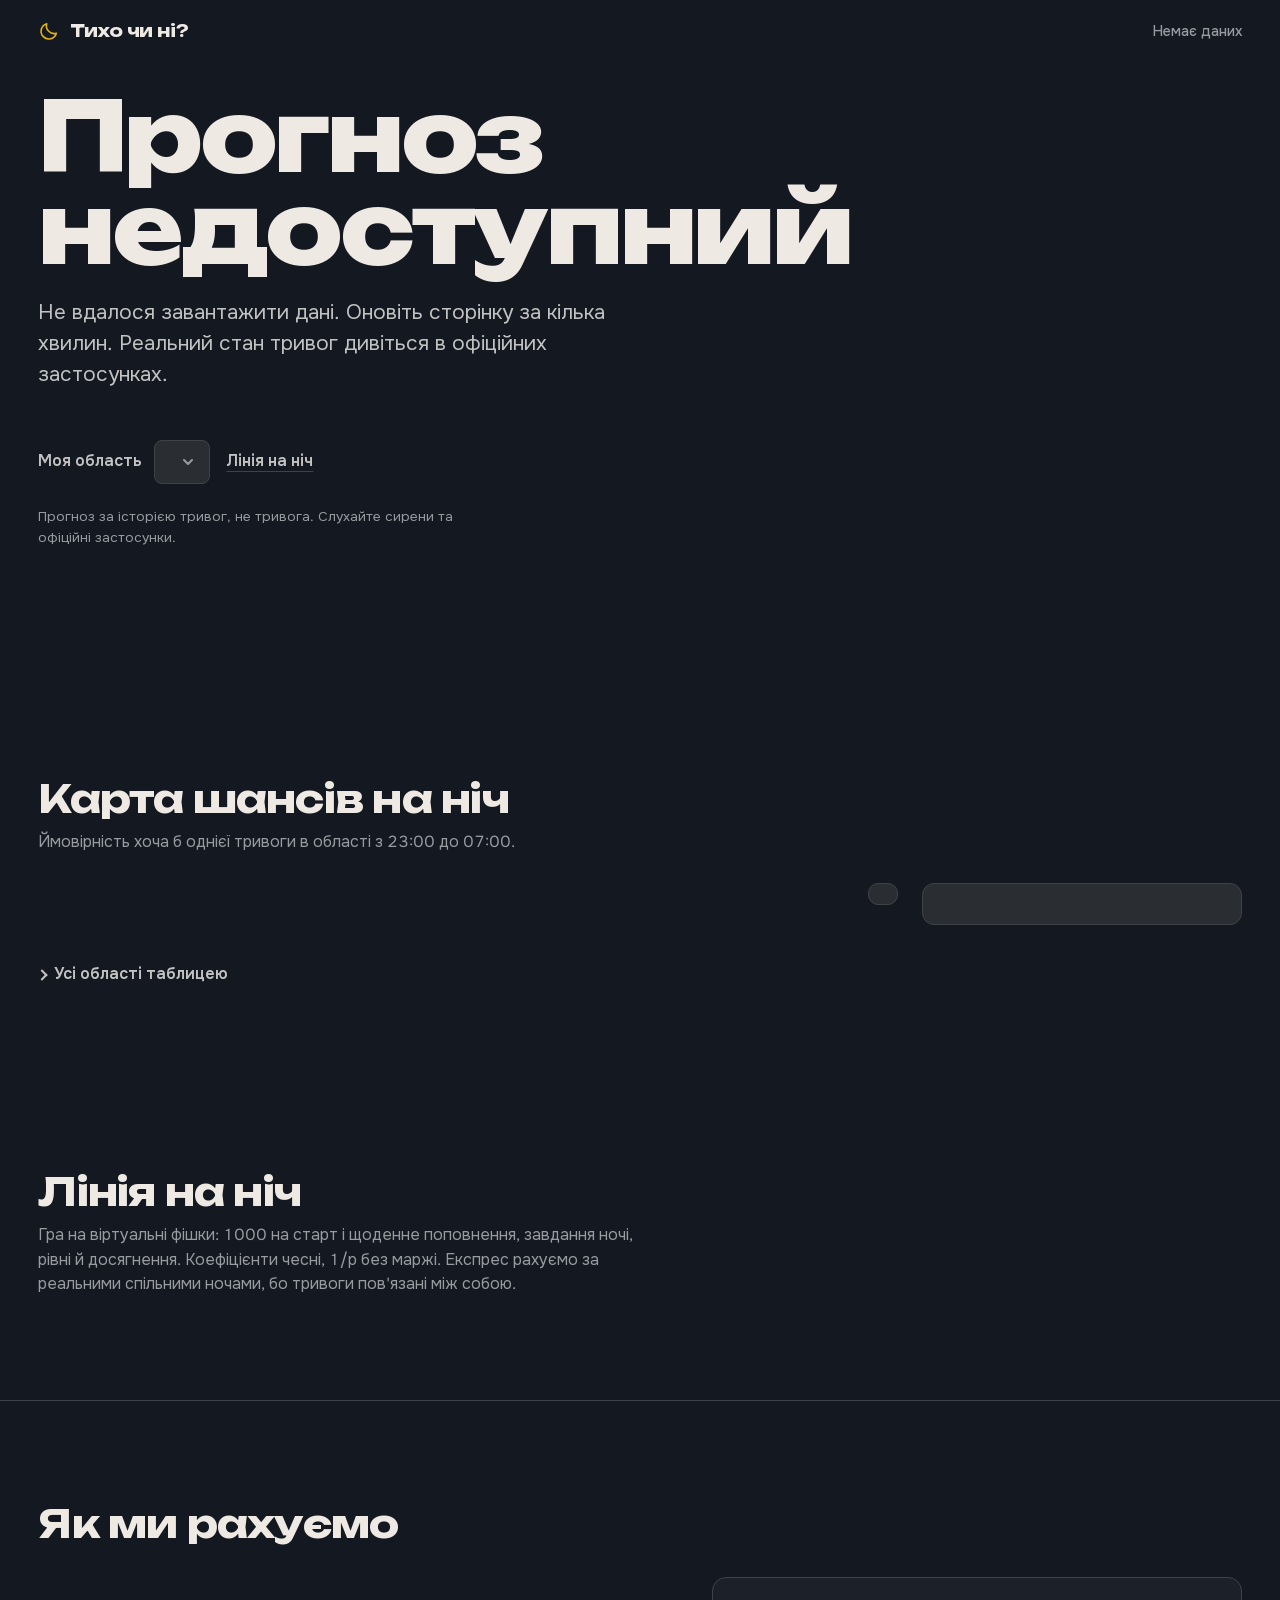
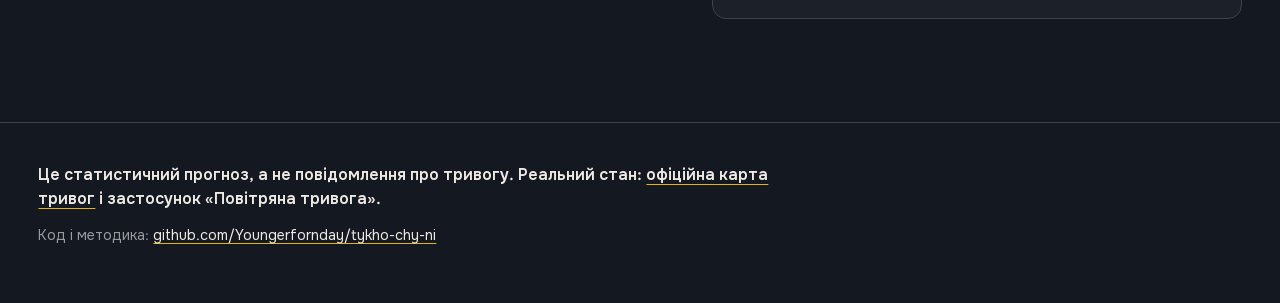
==== commit c3f1fa07: "feat: separate play app with gamification, map picker and share cards - /play/ mobile-first app shel" ====
--- a/site/index.html
+++ b/site/index.html
@@ -6,6 +6,17 @@
   <title>Тихо чи ні?</title>
   <meta name="description" content="Статистичний прогноз: чи буде тривога цієї ночі в кожній області України. Не офіційна тривога.">
   <meta name="theme-color" content="#141921">
+  <meta property="og:type" content="website">
+  <meta property="og:site_name" content="Тихо чи ні?">
+  <meta property="og:title" content="Тихо чи ні? Прогноз тривог на ніч">
+  <meta property="og:description" content="Статистичний шанс тривоги до 07:00 у кожній області та гра на віртуальні фішки. Це прогноз, не офіційна тривога.">
+  <meta property="og:url" content="https://youngerfornday.github.io/tykho-chy-ni/">
+  <meta property="og:image" content="https://youngerfornday.github.io/tykho-chy-ni/og.png">
+  <meta property="og:image:width" content="1200">
+  <meta property="og:image:height" content="630">
+  <meta name="twitter:card" content="summary_large_image">
+  <link rel="manifest" href="manifest.webmanifest">
+  <link rel="apple-touch-icon" href="icons/icon-192.png">
   <meta name="color-scheme" content="dark">
   <link rel="icon" href="data:image/svg+xml,%3Csvg xmlns='http://www.w3.org/2000/svg' viewBox='0 0 32 32'%3E%3Crect width='32' height='32' rx='7' fill='%23141921'/%3E%3Cpath d='M20.5 7.5a9 9 0 1 0 4 15.2A10 10 0 0 1 20.5 7.5z' fill='%23E6B20E'/%3E%3C/svg%3E">
   <link rel="stylesheet" href="css/fonts.css">
@@ -15,7 +26,6 @@
   <link rel="stylesheet" href="css/map.css">
   <link rel="stylesheet" href="css/board.css">
   <link rel="stylesheet" href="css/method.css">
-  <link rel="stylesheet" href="css/bet.css">
   <script type="module" src="js/main.js"></script>
 </head>
 <body>
@@ -36,7 +46,6 @@
       <a class="wordmark" href="#top"><span class="wordmark__moon" id="wordmark-icon"></span>Тихо чи ні?</a>
       <div class="hero__tools">
         <p class="hero__stamp" id="stamp">Завантаження прогнозу…</p>
-        <button type="button" class="wallet" id="wallet-chip" aria-label="Мої ставки і баланс"></button>
       </div>
     </div>
     <div class="hero__body wrap">
@@ -47,7 +56,7 @@
         <label class="picker__label" for="region-select">Моя область</label>
         <select id="region-select" class="picker__select"></select>
         <button type="button" class="picker__reset" id="region-reset" hidden>Вся Україна</button>
-        <a class="picker__cta" href="#board">Зробити ставку</a>
+        <a class="picker__cta" href="#board">Лінія на ніч</a>
       </div>
       <p class="hero__disclaimer">Прогноз за історією тривог, не тривога. Слухайте сирени та офіційні застосунки.</p>
     </div>
@@ -75,8 +84,8 @@
 
     <section class="board wrap" id="board" aria-labelledby="board-title">
       <h2 id="board-title">Лінія на ніч</h2>
-      <p class="section-sub">Ставки на віртуальні фішки: 1000 на старт і щоденне поповнення. Коефіцієнти чесні, 1/p без маржі. Експрес рахуємо за реальними спільними ночами, бо тривоги пов'язані між собою.</p>
-      <div class="board__table" id="board-rows"></div>
+      <p class="section-sub">Гра на віртуальні фішки: 1000 на старт і щоденне поповнення, завдання ночі, рівні й досягнення. Коефіцієнти чесні, 1/p без маржі. Експрес рахуємо за реальними спільними ночами, бо тривоги пов'язані між собою.</p>
+      <div id="board-rows"></div>
     </section>
 
     <section class="method wrap" id="method" aria-labelledby="method-title">
@@ -93,7 +102,5 @@
     <p class="foot__warn">Це статистичний прогноз, а не повідомлення про тривогу. Реальний стан: <a href="https://map.ukrainealarm.com/" rel="noopener">офіційна карта тривог</a> і застосунок «Повітряна тривога».</p>
     <p class="foot__meta" id="foot-meta">Код і методика: <a href="https://github.com/Youngerfornday/tykho-chy-ni" rel="noopener">github.com/Youngerfornday/tykho-chy-ni</a></p>
   </footer>
-  <div class="toasts" id="toasts" aria-live="polite"></div>
-  <div class="slip" id="slip" data-open="false" data-empty="true"></div>
 </body>
 </html>
--- a/site/css/art.css
+++ b/site/css/art.css
@@ -88,3 +88,59 @@
     transition: none !important;
   }
 }
+
+.night-scene .ns-shooting-star {
+  transform: translate(var(--ns-shoot-x), var(--ns-shoot-y));
+  animation: ns-shoot var(--ns-shoot-duration, 1.2s) cubic-bezier(.2, .65, .25, 1) var(--ns-shoot-delay, 0s) both;
+}
+
+.night-scene .ns-moon-halo-pulse {
+  animation: ns-halo-pulse 1.4s ease-in-out both;
+}
+
+.night-scene .ns-celebrate-wag {
+  animation: ns-celebrate-wag .82s ease-in-out both;
+}
+
+.night-scene .ns-eyes-open.ns-celebrate-eyes {
+  opacity: 1 !important;
+  animation: ns-celebrate-eyes .95s ease-in-out both;
+}
+
+.night-scene .ns-eyes-closed.ns-celebrate-eyes-closed {
+  opacity: 0 !important;
+}
+
+@keyframes ns-shoot {
+  0% { opacity: 0; transform: translate(var(--ns-shoot-x), var(--ns-shoot-y)); }
+  12% { opacity: 1; }
+  86% { opacity: 1; }
+  100% { opacity: 0; transform: translate(calc(var(--ns-shoot-x) + 760px), calc(var(--ns-shoot-y) - 220px)); }
+}
+
+@keyframes ns-halo-pulse {
+  0%, 100% { opacity: 0; transform: scale(.7); transform-origin: 1180px 96px; }
+  35% { opacity: .95; }
+  60% { opacity: .5; }
+}
+
+@keyframes ns-celebrate-wag {
+  0%, 100% { transform: rotate(0deg); }
+  25% { transform: rotate(20deg); }
+  52% { transform: rotate(-17deg); }
+  78% { transform: rotate(14deg); }
+}
+
+@keyframes ns-celebrate-eyes {
+  0%, 100% { opacity: 0; transform: scaleY(.25); }
+  18%, 82% { opacity: 1; transform: scaleY(1); }
+}
+
+@media (prefers-reduced-motion: reduce) {
+  .night-scene .ns-shooting-star,
+  .night-scene .ns-moon-halo-pulse,
+  .night-scene .ns-celebrate-wag,
+  .night-scene .ns-eyes-open.ns-celebrate-eyes {
+    animation: none !important;
+  }
+}
--- a/site/css/hero.css
+++ b/site/css/hero.css
@@ -94,10 +94,10 @@
 }
 .picker__reset { background: transparent; cursor: pointer; }
 .picker__cta {
-  display: inline-flex; align-items: center; min-height: 44px; padding: 10px 16px; border-radius: var(--radius);
-  background: var(--yellow); color: #141921; font-weight: 700; text-decoration: none;
+  display: inline-flex; align-items: center; min-height: 44px; padding: 0 4px;
+  color: var(--ink-2); font-weight: 600; text-decoration: underline; text-decoration-color: var(--line); text-underline-offset: 0.3em;
 }
-.picker__cta:hover { background: var(--yellow-soft); color: #141921; }
+.picker__cta:hover { color: var(--ink); text-decoration-color: var(--yellow); }
 .picker__select:hover, .picker__reset:hover { border-color: var(--muted); }
 
 .hero__disclaimer { margin: 1.4rem 0 0; font-size: 0.85rem; color: var(--muted); max-width: 52ch; }
--- a/site/css/map.css
+++ b/site/css/map.css
@@ -41,7 +41,7 @@
 .map--compact .map__label--city.map__value { display: none; }
 
 .map--compact .map__name { display: none; }
-.map--compact .map__value { font-size: 34px; }
+.map--compact .map__value { font-size: calc(12px * var(--k, 2.7)); }
 
 .map__watermark { pointer-events: none; }
 .map__stamp { font: 800 26px var(--font-display); fill: var(--muted); letter-spacing: 0.04em; }
@@ -49,10 +49,10 @@
 .map__stamp-time { font: 500 18px var(--font-ui); fill: var(--muted); fill-opacity: 0.85; }
 .map--compact .map__stamp, .map--compact .map__stamp-sub, .map--compact .map__stamp-time { fill: var(--ink-2); }
 .map__stamp-time--short { display: none; }
-.map--compact .map__stamp { font-size: 44px; transform: translateY(-40px); }
-.map--compact .map__stamp-sub { font-size: 30px; transform: translateY(-6px); }
+.map--compact .map__stamp { font-size: calc(15px * var(--k, 2.7)); transform: translateY(-40px); }
+.map--compact .map__stamp-sub { font-size: calc(10.5px * var(--k, 2.7)); transform: translateY(-6px); }
 .map--compact .map__stamp-time { display: none; }
-.map--compact .map__stamp-time--short { display: inline; font-size: 28px; transform: translateY(30px); }
+.map--compact .map__stamp-time--short { display: inline; font-size: calc(10px * var(--k, 2.7)); transform: translateY(30px); }
 
 .mapframe__pill {
   position: absolute; top: 0; right: 0;
@@ -87,6 +87,15 @@
   background: transparent; border: 0; border-radius: 8px; color: var(--muted); cursor: pointer;
 }
 .panel__close:hover { color: var(--ink); background: rgba(255, 255, 255, 0.05); }
+.panel__play {
+  margin-top: 16px; display: flex; align-items: center; justify-content: space-between; gap: 12px;
+  padding: 12px 14px; border-radius: 10px; border: 1px solid var(--line); background: var(--bg-deep);
+  color: var(--ink); text-decoration: none;
+}
+.panel__play:hover { border-color: var(--yellow); color: var(--ink); }
+.panel__play span { display: grid; gap: 2px; }
+.panel__play small { color: var(--muted); font: 600 0.8rem/1.3 var(--font-data); }
+.panel__play .icon { color: var(--yellow); }
 .panel__verdict { display: flex; align-items: center; gap: 8px; margin: 6px 0 0; font-weight: 600; color: var(--ink-2); }
 .panel__verdict .chip { background: var(--tone); }
 .panel__big { margin: 16px 0 10px; display: flex; align-items: baseline; gap: 10px; flex-wrap: wrap; }
@@ -139,8 +148,7 @@
 .table-scroll tr { cursor: pointer; }
 .table-scroll tbody tr:hover { background: rgba(255, 255, 255, 0.03); }
 .table-scroll .name { display: flex; align-items: center; gap: 10px; }
-.table-scroll .bets-cell { display: flex; gap: 6px; cursor: default; }
-.table-scroll table { min-width: 720px; }
+
 
 @media (max-width: 1100px) {
   .mapframe { grid-template-columns: minmax(0, 1fr); }
@@ -152,4 +160,5 @@
   .mapframe__pill { position: static; margin-top: 12px; width: fit-content; max-width: 100%; }
   .mapframe { gap: 16px; }
   .mapframe__legend ul { grid-template-columns: 1fr; }
+  .pill__long { display: none; }
 }
--- a/site/css/board.css
+++ b/site/css/board.css
@@ -1,15 +1,6 @@
 .board { padding-block: clamp(48px, 8vw, 104px); }
 
-.board__tabs { margin-top: 28px; display: flex; gap: 6px; flex-wrap: wrap; }
-.board__tab {
-  min-height: 44px; padding: 10px 16px; border-radius: 999px; cursor: pointer;
-  font: 600 0.95rem/1 var(--font-ui); color: var(--ink-2);
-  background: transparent; border: 1px solid var(--line);
-}
-.board__tab:hover { color: var(--ink); border-color: var(--muted); }
-.board__tab[aria-selected="true"] { background: var(--ink); color: var(--bg); border-color: var(--ink); }
-
-.board__status { display: flex; align-items: center; gap: 8px; margin: 16px 0 0; font-size: 0.9rem; color: var(--muted); }
+.board__status { display: flex; align-items: center; gap: 8px; margin: 24px 0 0; font-size: 0.9rem; color: var(--muted); }
 .board__status--closed { color: var(--yellow-soft); }
 
 .board__table {
@@ -43,6 +34,19 @@
 .board__odds { display: flex; gap: 8px; }
 .board__empty { margin-top: 24px; color: var(--muted); }
 
+.board__cta { margin-top: 20px; display: flex; flex-wrap: wrap; align-items: center; justify-content: space-between; gap: 16px 24px; }
+.board__missions { display: grid; gap: 8px; }
+.board__missions-title { font: 700 0.95rem/1.2 var(--font-display); }
+.board__missions ul { list-style: none; margin: 0; padding: 0; display: flex; flex-wrap: wrap; gap: 6px 18px; color: var(--ink-2); font-size: 0.9rem; }
+.board__missions li { display: inline-flex; align-items: center; gap: 8px; }
+.chip--mission { width: 10px; height: 10px; background: var(--yellow); }
+.board__play {
+  display: inline-flex; align-items: center; gap: 10px; min-height: 52px; padding: 12px 20px; border-radius: 10px;
+  background: var(--yellow); color: #141921; font-weight: 700; text-decoration: none;
+}
+.board__play:hover { background: var(--yellow-soft); color: #141921; }
+a.odds { text-decoration: none; }
+
 /* Odds button: flat tile in the map's panel material. */
 .odds {
   display: grid; justify-items: center; align-content: center; gap: 4px;
